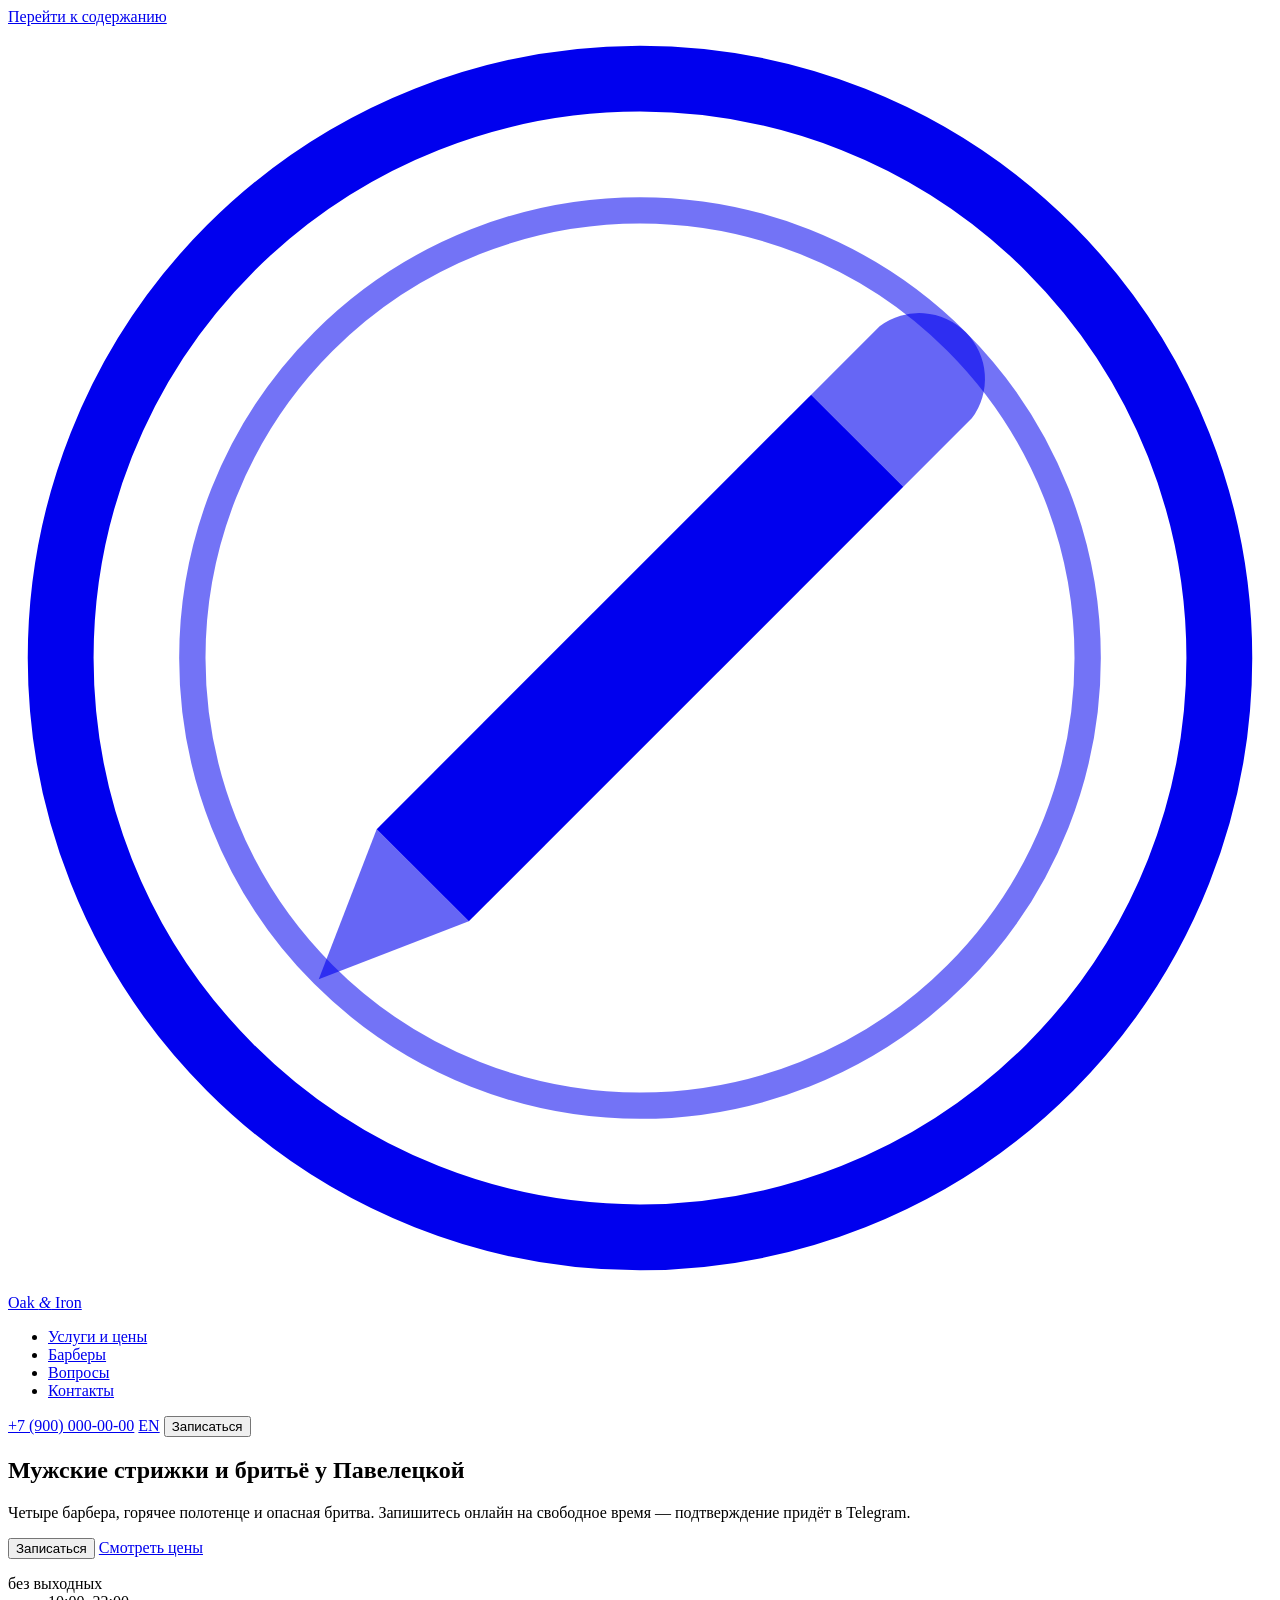
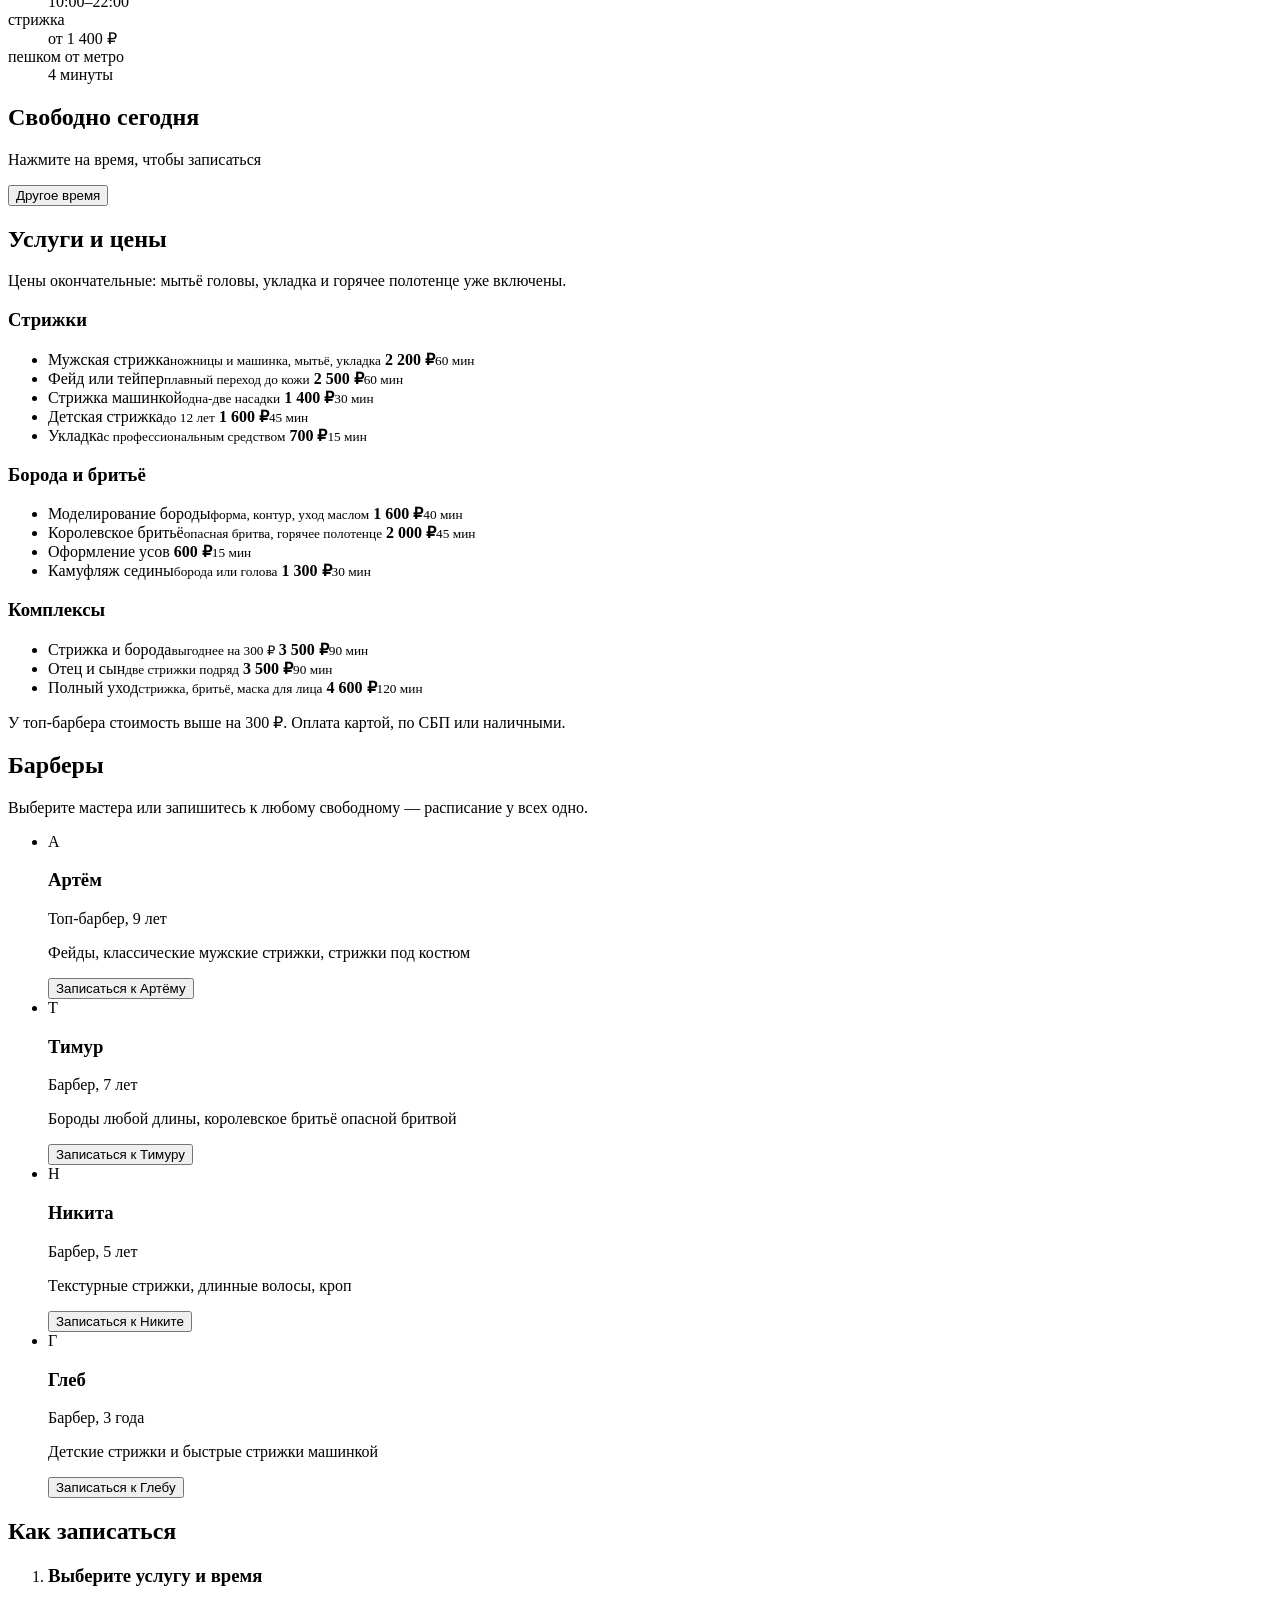
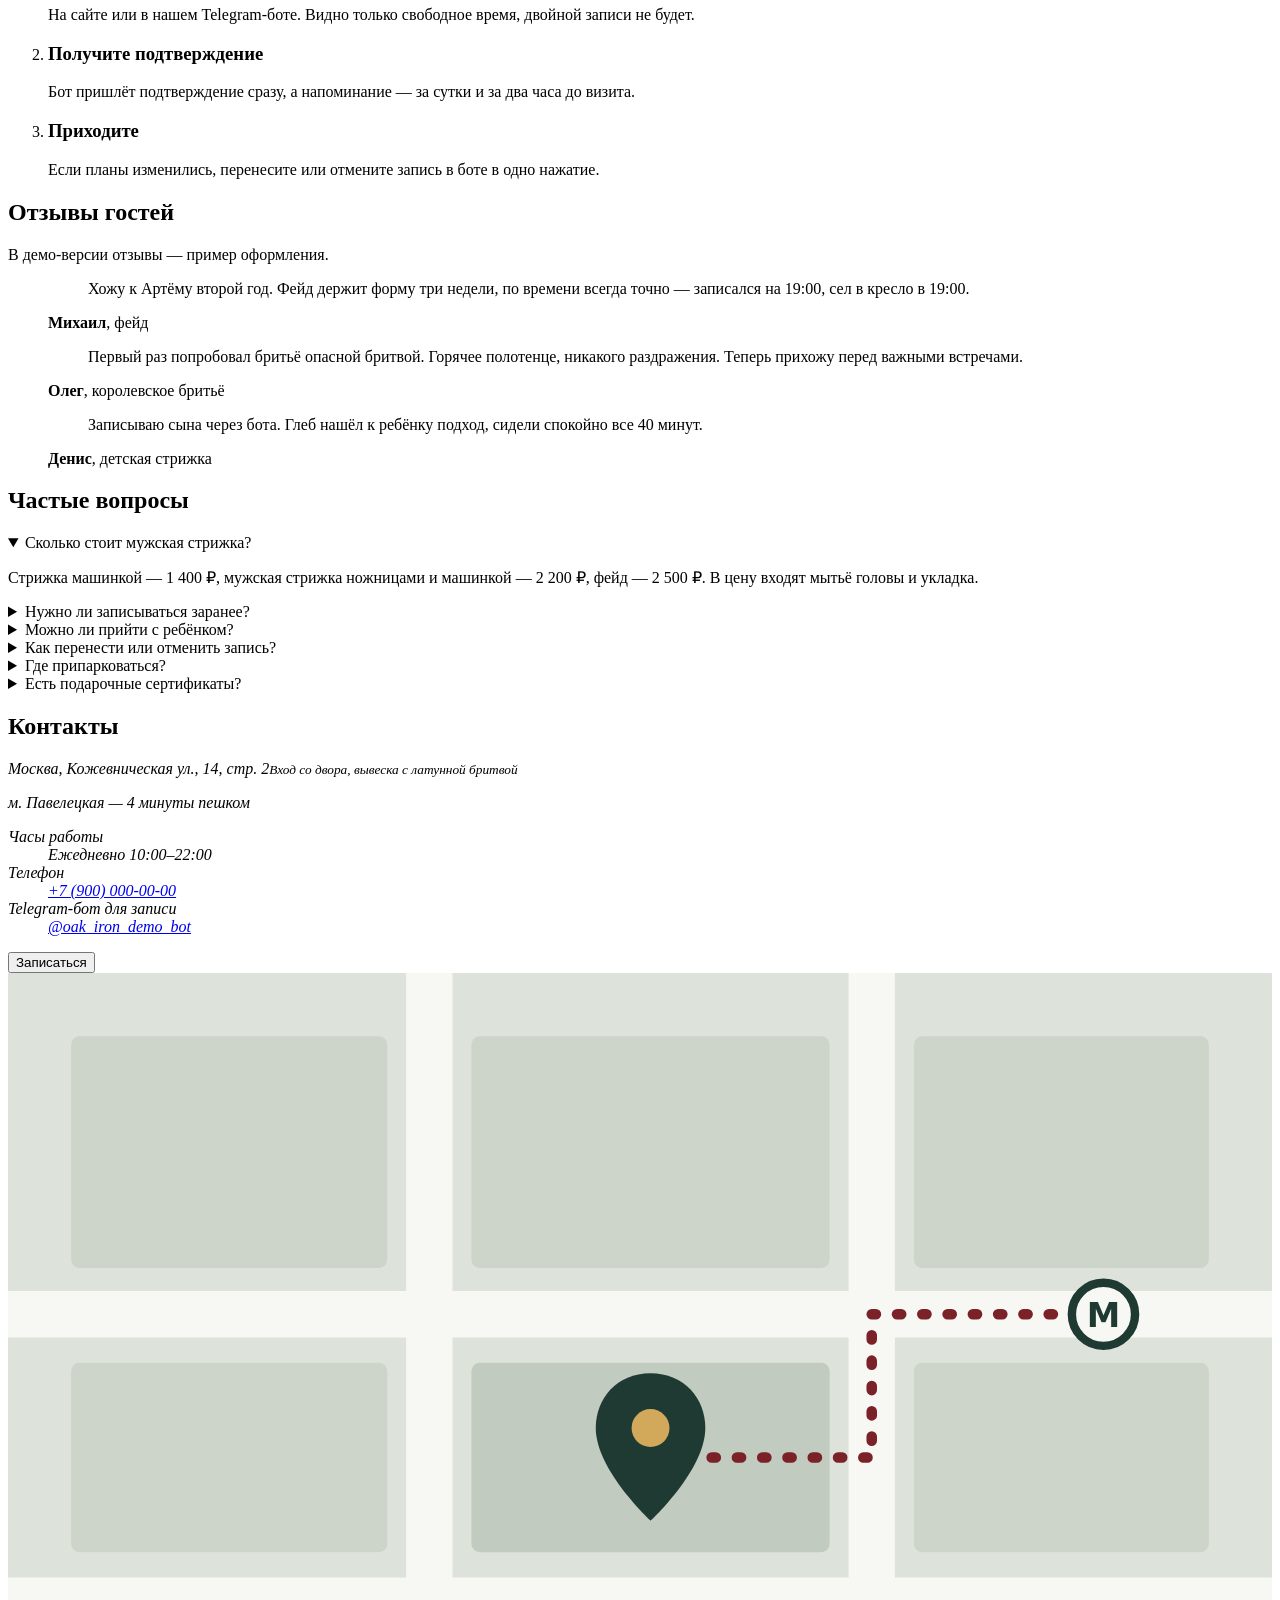
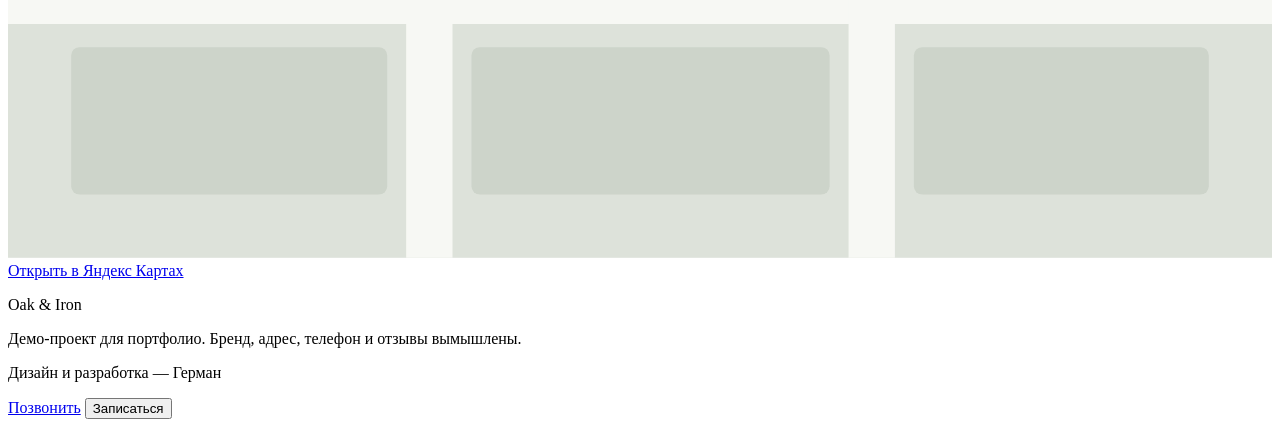
==== ru/index.html @ 910dde21 "Add files via upload" ====
<!DOCTYPE html>
<html lang="ru">
<head>
<meta charset="utf-8">
<meta name="viewport" content="width=device-width, initial-scale=1">
<title>Барбершоп Oak &amp; Iron у Павелецкой — мужские стрижки и бритьё в Москве</title>
<meta name="description" content="Мужские стрижки от 1 400 ₽, фейды, оформление бороды и королевское бритьё опасной бритвой. Барбершоп у метро Павелецкая, ежедневно 10:00–22:00. Онлайн-запись за минуту.">
<link rel="canonical" href="https://kislxta.github.io/oak-iron-barbershop/ru/">
<meta name="robots" content="index, follow, max-image-preview:large">
<meta name="theme-color" content="#1E3A32">
<meta name="format-detection" content="telephone=no">



<meta property="og:type" content="website">
<meta property="og:locale" content="ru_RU">
<meta property="og:site_name" content="Барбершоп Oak &amp; Iron">
<meta property="og:title" content="Барбершоп Oak &amp; Iron — стрижки и бритьё у Павелецкой">
<meta property="og:description" content="Фейды, классика, бороды и бритьё опасной бритвой. Онлайн-запись на свободное время.">
<meta property="og:url" content="https://kislxta.github.io/oak-iron-barbershop/ru/">
<meta property="og:image" content="https://kislxta.github.io/oak-iron-barbershop/assets/og-ru.png">
<meta property="og:image:width" content="1200">
<meta property="og:image:height" content="630">
<meta name="twitter:card" content="summary_large_image">
<link rel="icon" href="../assets/favicon.svg" type="image/svg+xml">
<link rel="apple-touch-icon" href="../assets/apple-touch-icon.png">
<link rel="stylesheet" href="../assets/style.css">
<script type="application/ld+json">{
 "@context": "https://schema.org",
 "@type": "HairSalon",
 "@id": "https://kislxta.github.io/oak-iron-barbershop/ru/#business",
 "name": "Барбершоп Oak & Iron",
 "description": "Мужские стрижки от 1 400 ₽, фейды, оформление бороды и королевское бритьё опасной бритвой. Барбершоп у метро Павелецкая, ежедневно 10:00–22:00. Онлайн-запись за минуту.",
 "url": "https://kislxta.github.io/oak-iron-barbershop/ru/",
 "image": "https://kislxta.github.io/oak-iron-barbershop/assets/og-ru.png",
 "logo": "https://kislxta.github.io/oak-iron-barbershop/assets/apple-touch-icon.png",
 "telephone": "+79000000000",
 "priceRange": "₽₽",
 "currenciesAccepted": "RUB",
 "paymentAccepted": "Банковская карта, СБП, наличные",
 "areaServed": "Москва",
 "address": {
  "@type": "PostalAddress",
  "streetAddress": "Кожевническая ул., 14, стр. 2",
  "addressLocality": "Москва",
  "addressRegion": "Москва",
  "postalCode": "115114",
  "addressCountry": "RU"
 },
 "geo": {
  "@type": "GeoCoordinates",
  "latitude": 55.7296,
  "longitude": 37.6461
 },
 "openingHoursSpecification": [
  {
   "@type": "OpeningHoursSpecification",
   "dayOfWeek": [
    "Monday",
    "Tuesday",
    "Wednesday",
    "Thursday",
    "Friday",
    "Saturday",
    "Sunday"
   ],
   "opens": "10:00",
   "closes": "22:00"
  }
 ],
 "hasOfferCatalog": {
  "@type": "OfferCatalog",
  "name": "Услуги и цены",
  "itemListElement": [
   {
    "@type": "Offer",
    "price": "2200",
    "priceCurrency": "RUB",
    "itemOffered": {
     "@type": "Service",
     "name": "Мужская стрижка",
     "description": "ножницы и машинка, мытьё, укладка"
    }
   },
   {
    "@type": "Offer",
    "price": "2500",
    "priceCurrency": "RUB",
    "itemOffered": {
     "@type": "Service",
     "name": "Фейд или тейпер",
     "description": "плавный переход до кожи"
    }
   },
   {
    "@type": "Offer",
    "price": "1400",
    "priceCurrency": "RUB",
    "itemOffered": {
     "@type": "Service",
     "name": "Стрижка машинкой",
     "description": "одна-две насадки"
    }
   },
   {
    "@type": "Offer",
    "price": "1600",
    "priceCurrency": "RUB",
    "itemOffered": {
     "@type": "Service",
     "name": "Детская стрижка",
     "description": "до 12 лет"
    }
   },
   {
    "@type": "Offer",
    "price": "700",
    "priceCurrency": "RUB",
    "itemOffered": {
     "@type": "Service",
     "name": "Укладка",
     "description": "с профессиональным средством"
    }
   },
   {
    "@type": "Offer",
    "price": "1600",
    "priceCurrency": "RUB",
    "itemOffered": {
     "@type": "Service",
     "name": "Моделирование бороды",
     "description": "форма, контур, уход маслом"
    }
   },
   {
    "@type": "Offer",
    "price": "2000",
    "priceCurrency": "RUB",
    "itemOffered": {
     "@type": "Service",
     "name": "Королевское бритьё",
     "description": "опасная бритва, горячее полотенце"
    }
   },
   {
    "@type": "Offer",
    "price": "600",
    "priceCurrency": "RUB",
    "itemOffered": {
     "@type": "Service",
     "name": "Оформление усов",
     "description": "Борода и бритьё"
    }
   },
   {
    "@type": "Offer",
    "price": "1300",
    "priceCurrency": "RUB",
    "itemOffered": {
     "@type": "Service",
     "name": "Камуфляж седины",
     "description": "борода или голова"
    }
   },
   {
    "@type": "Offer",
    "price": "3500",
    "priceCurrency": "RUB",
    "itemOffered": {
     "@type": "Service",
     "name": "Стрижка и борода",
     "description": "выгоднее на 300 ₽"
    }
   },
   {
    "@type": "Offer",
    "price": "3500",
    "priceCurrency": "RUB",
    "itemOffered": {
     "@type": "Service",
     "name": "Отец и сын",
     "description": "две стрижки подряд"
    }
   },
   {
    "@type": "Offer",
    "price": "4600",
    "priceCurrency": "RUB",
    "itemOffered": {
     "@type": "Service",
     "name": "Полный уход",
     "description": "стрижка, бритьё, маска для лица"
    }
   }
  ]
 }
}</script>
<script type="application/ld+json">{
 "@context": "https://schema.org",
 "@type": "FAQPage",
 "mainEntity": [
  {
   "@type": "Question",
   "name": "Сколько стоит мужская стрижка?",
   "acceptedAnswer": {
    "@type": "Answer",
    "text": "Стрижка машинкой — 1 400 ₽, мужская стрижка ножницами и машинкой — 2 200 ₽, фейд — 2 500 ₽. В цену входят мытьё головы и укладка."
   }
  },
  {
   "@type": "Question",
   "name": "Нужно ли записываться заранее?",
   "acceptedAnswer": {
    "@type": "Answer",
    "text": "Лучше записаться онлайн: так вы точно попадёте к нужному мастеру. Если есть свободное окно, примем и без записи."
   }
  },
  {
   "@type": "Question",
   "name": "Можно ли прийти с ребёнком?",
   "acceptedAnswer": {
    "@type": "Answer",
    "text": "Да, детская стрижка до 12 лет стоит 1 600 ₽. Есть комплекс «Отец и сын» — две стрижки подряд за 3 500 ₽."
   }
  },
  {
   "@type": "Question",
   "name": "Как перенести или отменить запись?",
   "acceptedAnswer": {
    "@type": "Answer",
    "text": "В Telegram-боте нажмите «Мои записи» и выберите «Перенести» или «Отменить». Можно и по телефону."
   }
  },
  {
   "@type": "Question",
   "name": "Где припарковаться?",
   "acceptedAnswer": {
    "@type": "Answer",
    "text": "Платная городская парковка на Кожевнической улице, вход в барбершоп со двора. От метро Павелецкая — 4 минуты пешком."
   }
  },
  {
   "@type": "Question",
   "name": "Есть подарочные сертификаты?",
   "acceptedAnswer": {
    "@type": "Answer",
    "text": "Да, на любую сумму от 2 000 ₽ или на конкретную услугу. Оформим в барбершопе или пришлём электронный сертификат."
   }
  }
 ]
}</script>
</head>
<body>
<a class="skip" href="#main">Перейти к содержанию</a>
<div class="pole" aria-hidden="true"></div>

<header class="header">
  <div class="wrap header__row">
    <a class="logo" href="./" aria-label="Барбершоп Oak &amp; Iron">
      <svg class="logo__mark" viewBox="0 0 48 48" aria-hidden="true"><use href="#mark"/></svg>
      <span class="logo__text">Oak <i>&amp;</i> Iron</span>
    </a>
    <nav class="nav" aria-label="Main">
      <ul>
        <li><a href="#services">Услуги и цены</a></li><li><a href="#barbers">Барберы</a></li><li><a href="#faq">Вопросы</a></li><li><a href="#contacts">Контакты</a></li>
      </ul>
    </nav>
    <div class="header__actions">
      <a class="header__phone" href="tel:+79000000000">+7 (900) 000-00-00</a>
      <a class="lang" href="../en/" title="Демо этого сайта для рынка США (Бруклин)" hreflang="en">EN</a>
      <button class="btn btn--brass" type="button" data-book>Записаться</button>
    </div>
  </div>
</header>

<main id="main">
  <section class="hero" aria-labelledby="hero-title">
    <div class="wrap hero__grid">
      <div class="hero__copy">
        <h1 id="hero-title">Мужские стрижки и бритьё у Павелецкой</h1>
        <p class="hero__lead">Четыре барбера, горячее полотенце и опасная бритва. Запишитесь онлайн на свободное время — подтверждение придёт в Telegram.</p>
        <div class="hero__cta">
          <button class="btn btn--brass btn--lg" type="button" data-book>Записаться</button>
          <a class="btn btn--ghost btn--lg" href="#services">Смотреть цены</a>
        </div>
        <dl class="facts">
          <div><dt>без выходных</dt><dd>10:00–22:00</dd></div><div><dt>стрижка</dt><dd>от 1 400 ₽</dd></div><div><dt>пешком от метро</dt><dd>4 минуты</dd></div>
        </dl>
      </div>
      <aside class="slots" aria-labelledby="slots-title">
        <div class="slots__plate">
          <h2 class="slots__title" id="slots-title" data-slots-title>Свободно сегодня</h2>
          <p class="slots__date" data-slots-date></p>
          <ul class="slots__list" data-slots-list></ul>
          <p class="slots__note">Нажмите на время, чтобы записаться</p>
          <button class="slots__more" type="button" data-book>Другое время</button>
        </div>
      </aside>
    </div>
  </section>

  <section class="board" id="services" aria-labelledby="services-title">
    <div class="wrap">
      <div class="section-head section-head--light">
        <h2 id="services-title">Услуги и цены</h2>
        <p>Цены окончательные: мытьё головы, укладка и горячее полотенце уже включены.</p>
      </div>
      <div class="board__frame">
        
        <div class="board__group">
          <h3>Стрижки</h3>
          <ul>
            
            <li class="price">
              <span class="price__name">Мужская стрижка<small>ножницы и машинка, мытьё, укладка</small></span>
              <span class="price__dots" aria-hidden="true"></span>
              <span class="price__value"><b>2 200 ₽</b><small>60 мин</small></span>
            </li>
            
            <li class="price">
              <span class="price__name">Фейд или тейпер<small>плавный переход до кожи</small></span>
              <span class="price__dots" aria-hidden="true"></span>
              <span class="price__value"><b>2 500 ₽</b><small>60 мин</small></span>
            </li>
            
            <li class="price">
              <span class="price__name">Стрижка машинкой<small>одна-две насадки</small></span>
              <span class="price__dots" aria-hidden="true"></span>
              <span class="price__value"><b>1 400 ₽</b><small>30 мин</small></span>
            </li>
            
            <li class="price">
              <span class="price__name">Детская стрижка<small>до 12 лет</small></span>
              <span class="price__dots" aria-hidden="true"></span>
              <span class="price__value"><b>1 600 ₽</b><small>45 мин</small></span>
            </li>
            
            <li class="price">
              <span class="price__name">Укладка<small>с профессиональным средством</small></span>
              <span class="price__dots" aria-hidden="true"></span>
              <span class="price__value"><b>700 ₽</b><small>15 мин</small></span>
            </li>
            
          </ul>
        </div>
        
        <div class="board__group">
          <h3>Борода и бритьё</h3>
          <ul>
            
            <li class="price">
              <span class="price__name">Моделирование бороды<small>форма, контур, уход маслом</small></span>
              <span class="price__dots" aria-hidden="true"></span>
              <span class="price__value"><b>1 600 ₽</b><small>40 мин</small></span>
            </li>
            
            <li class="price">
              <span class="price__name">Королевское бритьё<small>опасная бритва, горячее полотенце</small></span>
              <span class="price__dots" aria-hidden="true"></span>
              <span class="price__value"><b>2 000 ₽</b><small>45 мин</small></span>
            </li>
            
            <li class="price">
              <span class="price__name">Оформление усов</span>
              <span class="price__dots" aria-hidden="true"></span>
              <span class="price__value"><b>600 ₽</b><small>15 мин</small></span>
            </li>
            
            <li class="price">
              <span class="price__name">Камуфляж седины<small>борода или голова</small></span>
              <span class="price__dots" aria-hidden="true"></span>
              <span class="price__value"><b>1 300 ₽</b><small>30 мин</small></span>
            </li>
            
          </ul>
        </div>
        
        <div class="board__group">
          <h3>Комплексы</h3>
          <ul>
            
            <li class="price">
              <span class="price__name">Стрижка и борода<small>выгоднее на 300 ₽</small></span>
              <span class="price__dots" aria-hidden="true"></span>
              <span class="price__value"><b>3 500 ₽</b><small>90 мин</small></span>
            </li>
            
            <li class="price">
              <span class="price__name">Отец и сын<small>две стрижки подряд</small></span>
              <span class="price__dots" aria-hidden="true"></span>
              <span class="price__value"><b>3 500 ₽</b><small>90 мин</small></span>
            </li>
            
            <li class="price">
              <span class="price__name">Полный уход<small>стрижка, бритьё, маска для лица</small></span>
              <span class="price__dots" aria-hidden="true"></span>
              <span class="price__value"><b>4 600 ₽</b><small>120 мин</small></span>
            </li>
            
          </ul>
        </div>
        
      </div>
      <p class="board__note">У топ-барбера стоимость выше на 300 ₽. Оплата картой, по СБП или наличными.</p>
    </div>
  </section>

  <section class="barbers" id="barbers" aria-labelledby="barbers-title">
    <div class="wrap">
      <div class="section-head">
        <h2 id="barbers-title">Барберы</h2>
        <p>Выберите мастера или запишитесь к любому свободному — расписание у всех одно.</p>
      </div>
      <ul class="barbers__list">
        
        <li class="barber">
          <div class="barber__mono" aria-hidden="true">А</div>
          <h3 class="barber__name">Артём</h3>
          <p class="barber__role">Топ-барбер, 9 лет</p>
          <p class="barber__skills">Фейды, классические мужские стрижки, стрижки под костюм</p>
          <button class="barber__btn" type="button" data-book data-barber="Артём">Записаться к Артёму</button>
        </li>
        
        <li class="barber">
          <div class="barber__mono" aria-hidden="true">Т</div>
          <h3 class="barber__name">Тимур</h3>
          <p class="barber__role">Барбер, 7 лет</p>
          <p class="barber__skills">Бороды любой длины, королевское бритьё опасной бритвой</p>
          <button class="barber__btn" type="button" data-book data-barber="Тимур">Записаться к Тимуру</button>
        </li>
        
        <li class="barber">
          <div class="barber__mono" aria-hidden="true">Н</div>
          <h3 class="barber__name">Никита</h3>
          <p class="barber__role">Барбер, 5 лет</p>
          <p class="barber__skills">Текстурные стрижки, длинные волосы, кроп</p>
          <button class="barber__btn" type="button" data-book data-barber="Никита">Записаться к Никите</button>
        </li>
        
        <li class="barber">
          <div class="barber__mono" aria-hidden="true">Г</div>
          <h3 class="barber__name">Глеб</h3>
          <p class="barber__role">Барбер, 3 года</p>
          <p class="barber__skills">Детские стрижки и быстрые стрижки машинкой</p>
          <button class="barber__btn" type="button" data-book data-barber="Глеб">Записаться к Глебу</button>
        </li>
        
      </ul>
    </div>
  </section>

  <section class="steps" aria-labelledby="steps-title">
    <div class="wrap">
      <h2 id="steps-title">Как записаться</h2>
      <ol class="steps__list">
        <li><h3>Выберите услугу и время</h3><p>На сайте или в нашем Telegram-боте. Видно только свободное время, двойной записи не будет.</p></li><li><h3>Получите подтверждение</h3><p>Бот пришлёт подтверждение сразу, а напоминание — за сутки и за два часа до визита.</p></li><li><h3>Приходите</h3><p>Если планы изменились, перенесите или отмените запись в боте в одно нажатие.</p></li>
      </ol>
    </div>
  </section>

  <section class="reviews" aria-labelledby="reviews-title">
    <div class="wrap">
      <div class="section-head">
        <h2 id="reviews-title">Отзывы гостей</h2>
        <p>В демо-версии отзывы — пример оформления.</p>
      </div>
      <div class="reviews__list">
        
        <figure class="review">
          <blockquote><p>Хожу к Артёму второй год. Фейд держит форму три недели, по времени всегда точно — записался на 19:00, сел в кресло в 19:00.</p></blockquote>
          <figcaption><b>Михаил</b>, фейд</figcaption>
        </figure>
        
        <figure class="review">
          <blockquote><p>Первый раз попробовал бритьё опасной бритвой. Горячее полотенце, никакого раздражения. Теперь прихожу перед важными встречами.</p></blockquote>
          <figcaption><b>Олег</b>, королевское бритьё</figcaption>
        </figure>
        
        <figure class="review">
          <blockquote><p>Записываю сына через бота. Глеб нашёл к ребёнку подход, сидели спокойно все 40 минут.</p></blockquote>
          <figcaption><b>Денис</b>, детская стрижка</figcaption>
        </figure>
        
      </div>
    </div>
  </section>

  <section class="faq" id="faq" aria-labelledby="faq-title">
    <div class="wrap faq__grid">
      <h2 id="faq-title">Частые вопросы</h2>
      <div class="faq__list">
        
        <details open>
          <summary>Сколько стоит мужская стрижка?</summary>
          <p>Стрижка машинкой — 1 400 ₽, мужская стрижка ножницами и машинкой — 2 200 ₽, фейд — 2 500 ₽. В цену входят мытьё головы и укладка.</p>
        </details>
        
        <details>
          <summary>Нужно ли записываться заранее?</summary>
          <p>Лучше записаться онлайн: так вы точно попадёте к нужному мастеру. Если есть свободное окно, примем и без записи.</p>
        </details>
        
        <details>
          <summary>Можно ли прийти с ребёнком?</summary>
          <p>Да, детская стрижка до 12 лет стоит 1 600 ₽. Есть комплекс «Отец и сын» — две стрижки подряд за 3 500 ₽.</p>
        </details>
        
        <details>
          <summary>Как перенести или отменить запись?</summary>
          <p>В Telegram-боте нажмите «Мои записи» и выберите «Перенести» или «Отменить». Можно и по телефону.</p>
        </details>
        
        <details>
          <summary>Где припарковаться?</summary>
          <p>Платная городская парковка на Кожевнической улице, вход в барбершоп со двора. От метро Павелецкая — 4 минуты пешком.</p>
        </details>
        
        <details>
          <summary>Есть подарочные сертификаты?</summary>
          <p>Да, на любую сумму от 2 000 ₽ или на конкретную услугу. Оформим в барбершопе или пришлём электронный сертификат.</p>
        </details>
        
      </div>
    </div>
  </section>

  <section class="contacts" id="contacts" aria-labelledby="contacts-title">
    <div class="wrap contacts__grid">
      <div class="contacts__info">
        <h2 id="contacts-title">Контакты</h2>
        <address>
          <p class="contacts__address">Москва, Кожевническая ул., 14, стр. 2<small>Вход со двора, вывеска с латунной бритвой</small></p>
          <p>м. Павелецкая — 4 минуты пешком</p>
          <dl>
            <div><dt>Часы работы</dt><dd>Ежедневно 10:00–22:00</dd></div>
            <div><dt>Телефон</dt><dd><a href="tel:+79000000000">+7 (900) 000-00-00</a></dd></div>
            <div><dt>Telegram-бот для записи</dt><dd><a href="https://t.me/" data-tg-link rel="noopener">@oak_iron_demo_bot</a></dd></div>
          </dl>
        </address>
        <button class="btn btn--brass btn--lg" type="button" data-book>Записаться</button>
      </div>
      <a class="map" href="https://yandex.ru/maps/?text=Москва%2C%20Кожевническая%20улица%2C%2014" target="_blank" rel="noopener">
        <svg viewBox="0 0 600 420" role="img" aria-label="Схема проезда: барбершоп в 4 минутах от метро Павелецкая">
          <rect width="600" height="420" fill="#DDE2DA"/>
          <g fill="#CDD4CA"><rect x="30" y="30" width="150" height="110" rx="4"/><rect x="220" y="30" width="170" height="110" rx="4"/><rect x="430" y="30" width="140" height="110" rx="4"/><rect x="30" y="185" width="150" height="90" rx="4"/><rect x="430" y="185" width="140" height="90" rx="4"/><rect x="30" y="320" width="150" height="70" rx="4"/><rect x="220" y="320" width="170" height="70" rx="4"/><rect x="430" y="320" width="140" height="70" rx="4"/></g>
          <rect x="220" y="185" width="170" height="90" rx="4" fill="#C2CBBF"/>
          <g stroke="#F7F8F4" stroke-width="22" fill="none"><path d="M0 162H600"/><path d="M0 298H600"/><path d="M200 0V420"/><path d="M410 0V420"/></g>
          <path d="M520 162 H410 V230 H330" stroke="#7A2228" stroke-width="5" stroke-dasharray="2 10" stroke-linecap="round" fill="none"/>
          <circle cx="520" cy="162" r="15" fill="#F7F8F4" stroke="#1E3A32" stroke-width="4"/>
          <text x="520" y="168" text-anchor="middle" font-family="system-ui, sans-serif" font-size="16" font-weight="700" fill="#1E3A32">М</text>
          <g transform="translate(305 190)"><path d="M0 0C-16 0-26 12-26 26c0 20 26 44 26 44s26-24 26-44C26 12 16 0 0 0z" fill="#1E3A32"/><circle cy="26" r="9" fill="#D2A85A"/></g>
        </svg>
        <span class="map__link">Открыть в Яндекс Картах</span>
      </a>
    </div>
  </section>
</main>

<footer class="footer">
  <div class="wrap footer__row">
    <p class="footer__brand">Oak &amp; Iron</p>
    <p>Демо-проект для портфолио. Бренд, адрес, телефон и отзывы вымышлены.</p>
    <p>Дизайн и разработка — Герман</p>
  </div>
</footer>

<div class="mobile-bar">
  <a class="btn btn--ghost-dark" href="tel:+79000000000">Позвонить</a>
  <button class="btn btn--brass" type="button" data-book>Записаться</button>
</div>

<dialog class="booking" id="booking" aria-labelledby="booking-title">
  <form class="booking__form" novalidate data-booking-form>
    <div class="booking__head">
      <h2 id="booking-title">Онлайн-запись</h2>
      <button class="booking__close" type="button" data-close aria-label="Закрыть">×</button>
    </div>
    <div class="field">
      <label for="b-service">Услуга</label>
      <select id="b-service" name="service" required>
        <optgroup label="Стрижки"><option value="Мужская стрижка" data-duration="60">Мужская стрижка — 2 200 ₽</option><option value="Фейд или тейпер" data-duration="60">Фейд или тейпер — 2 500 ₽</option><option value="Стрижка машинкой" data-duration="30">Стрижка машинкой — 1 400 ₽</option><option value="Детская стрижка" data-duration="45">Детская стрижка — 1 600 ₽</option><option value="Укладка" data-duration="15">Укладка — 700 ₽</option></optgroup><optgroup label="Борода и бритьё"><option value="Моделирование бороды" data-duration="40">Моделирование бороды — 1 600 ₽</option><option value="Королевское бритьё" data-duration="45">Королевское бритьё — 2 000 ₽</option><option value="Оформление усов" data-duration="15">Оформление усов — 600 ₽</option><option value="Камуфляж седины" data-duration="30">Камуфляж седины — 1 300 ₽</option></optgroup><optgroup label="Комплексы"><option value="Стрижка и борода" data-duration="90">Стрижка и борода — 3 500 ₽</option><option value="Отец и сын" data-duration="90">Отец и сын — 3 500 ₽</option><option value="Полный уход" data-duration="120">Полный уход — 4 600 ₽</option></optgroup>
      </select>
    </div>
    <div class="field">
      <label for="b-barber">Барбер</label>
      <select id="b-barber" name="barber">
        <option value="">Любой свободный</option>
        <option value="Артём">Артём</option><option value="Тимур">Тимур</option><option value="Никита">Никита</option><option value="Глеб">Глеб</option>
      </select>
    </div>
    <div class="field-row">
      <div class="field">
        <label for="b-date">Дата</label>
        <input id="b-date" name="date" type="date" required>
      </div>
      <div class="field">
        <label for="b-time">Время</label>
        <select id="b-time" name="time" required></select>
      </div>
    </div>
    <div class="field">
      <label for="b-name">Имя</label>
      <input id="b-name" name="name" type="text" autocomplete="given-name" required maxlength="60">
      <p class="field__error" id="e-name"></p>
    </div>
    <div class="field">
      <label for="b-phone">Телефон</label>
      <input id="b-phone" name="phone" type="tel" inputmode="tel" autocomplete="tel" placeholder="+7 900 000-00-00" required>
      <p class="field__error" id="e-phone"></p>
    </div>
    <label class="check"><input type="checkbox" name="consent" required> <span>Согласен на обработку персональных данных</span></label>
    <p class="field__error" id="e-consent"></p>
    
    <input class="hp" type="text" name="company" tabindex="-1" autocomplete="off" aria-hidden="true">
    <button class="btn btn--brass btn--lg btn--wide" type="submit">Записаться</button>
    <p class="booking__or">или <a href="https://t.me/" data-tg-link rel="noopener">Записаться через Telegram</a></p>
  </form>
  <div class="booking__done" hidden data-booking-done>
    <svg viewBox="0 0 48 48" aria-hidden="true"><use href="#mark"/></svg>
    <h2>Вы записаны</h2>
    <p data-done-text></p>
    <button class="btn btn--brass btn--lg" type="button" data-close>Готово</button>
  </div>
</dialog>

<svg width="0" height="0" style="position:absolute" aria-hidden="true">
  <symbol id="mark" viewBox="0 0 48 48">
    <circle cx="24" cy="24" r="22" fill="none" stroke="currentColor" stroke-width="2.5"/>
    <circle cx="24" cy="24" r="17" fill="none" stroke="currentColor" stroke-width="1" opacity=".55"/>
    <path d="M14 30.5 30.5 14l3.5 3.5L17.5 34z" fill="currentColor"/>
    <path d="M30.5 14 34 17.5l2.6-2.6a2.5 2.5 0 0 0-3.5-3.5z" fill="currentColor" opacity=".6"/>
    <path d="M17.5 34 14 30.5l-2.2 5.7z" fill="currentColor" opacity=".6"/>
  </symbol>
</svg>

<script id="i18n" type="application/json">{"lang": "ru", "dateLocale": "ru-RU", "clock12": false, "hours": [[10, 22], [10, 22], [10, 22], [10, 22], [10, 22], [10, 22], [10, 22]], "slots": {"title": "Свободно сегодня", "tomorrow": "Свободно завтра", "note": "Нажмите на время, чтобы записаться", "more": "Другое время"}, "errors": {"required": "Заполните это поле", "phone": "Введите номер полностью: 11 цифр", "consent": "Нужно согласие на обработку данных"}, "doneText": "Ждём вас {date} в {time}. Это демо-версия: в рабочем сайте заявка сразу уходит администратору в Telegram, а клиенту приходит подтверждение.", "telegram": "", "metrikaId": null}</script>
<script src="../assets/main.js" defer></script>

</body>
</html>
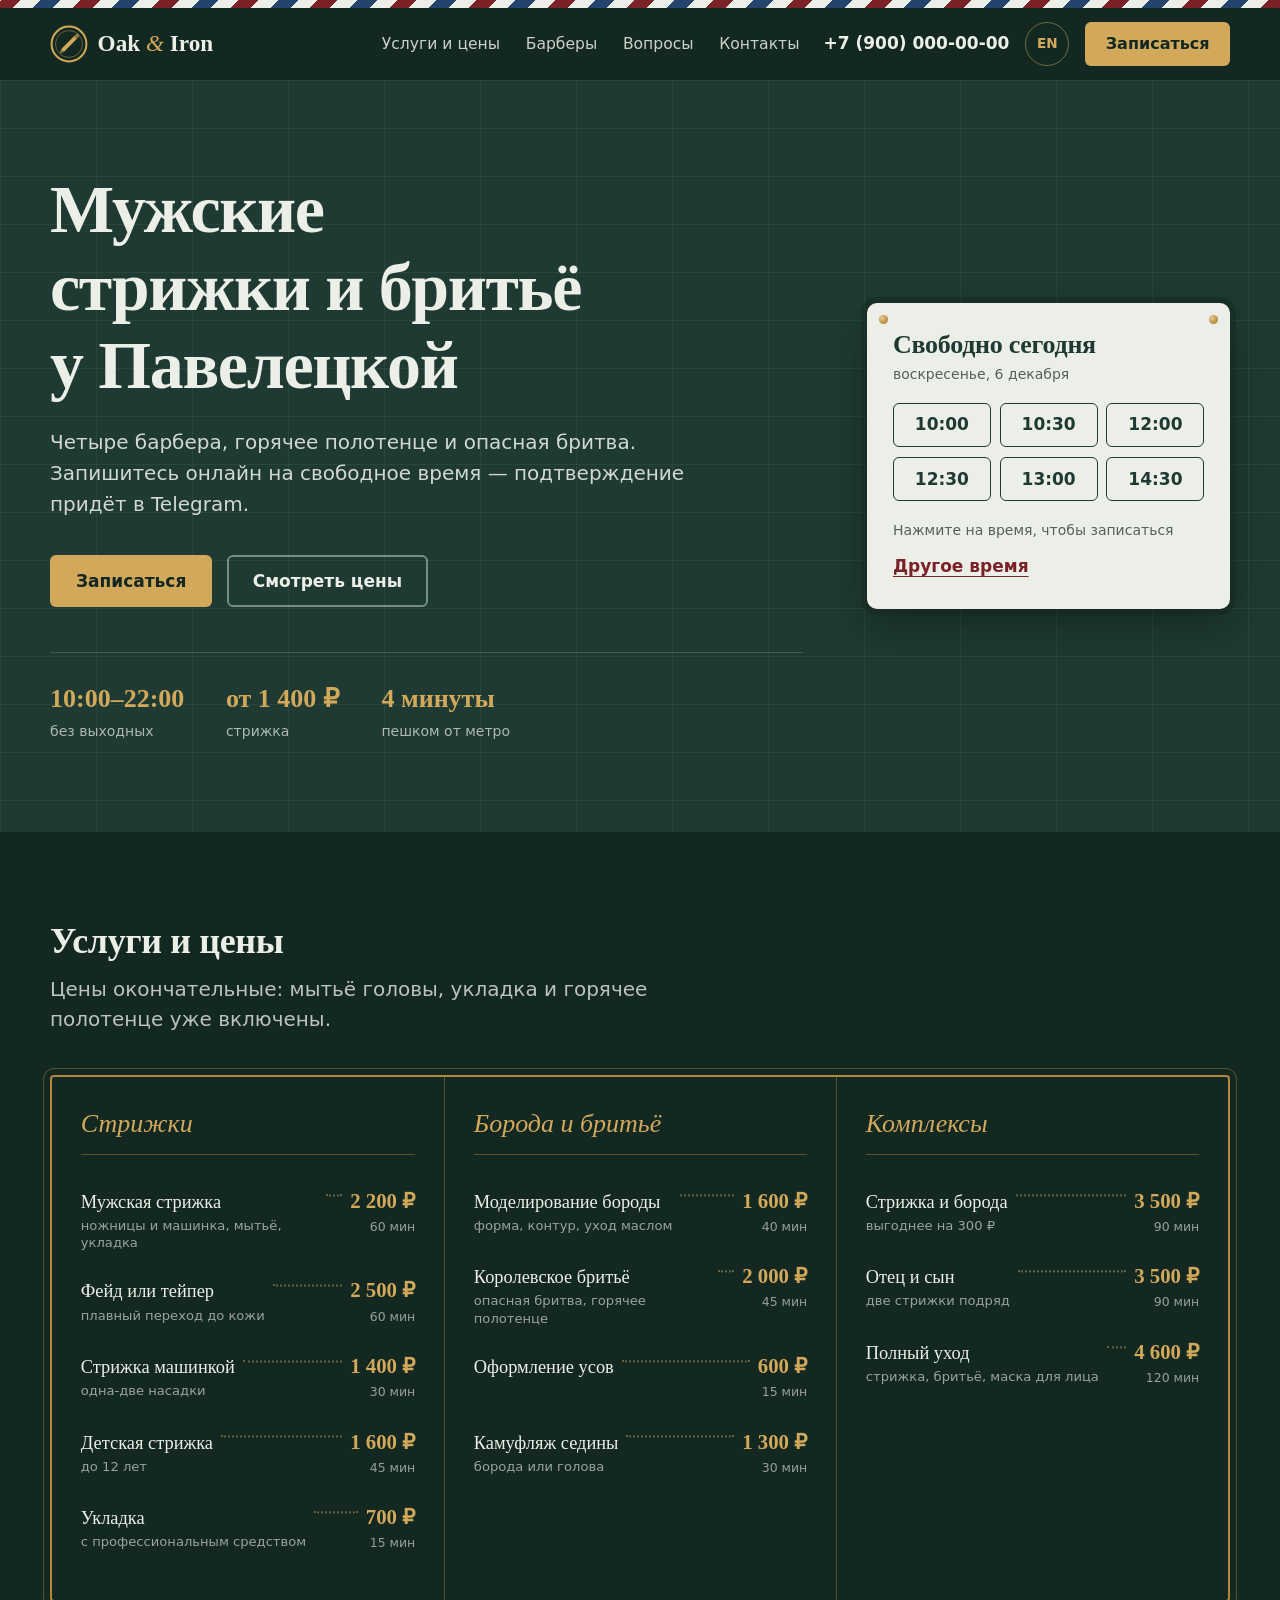
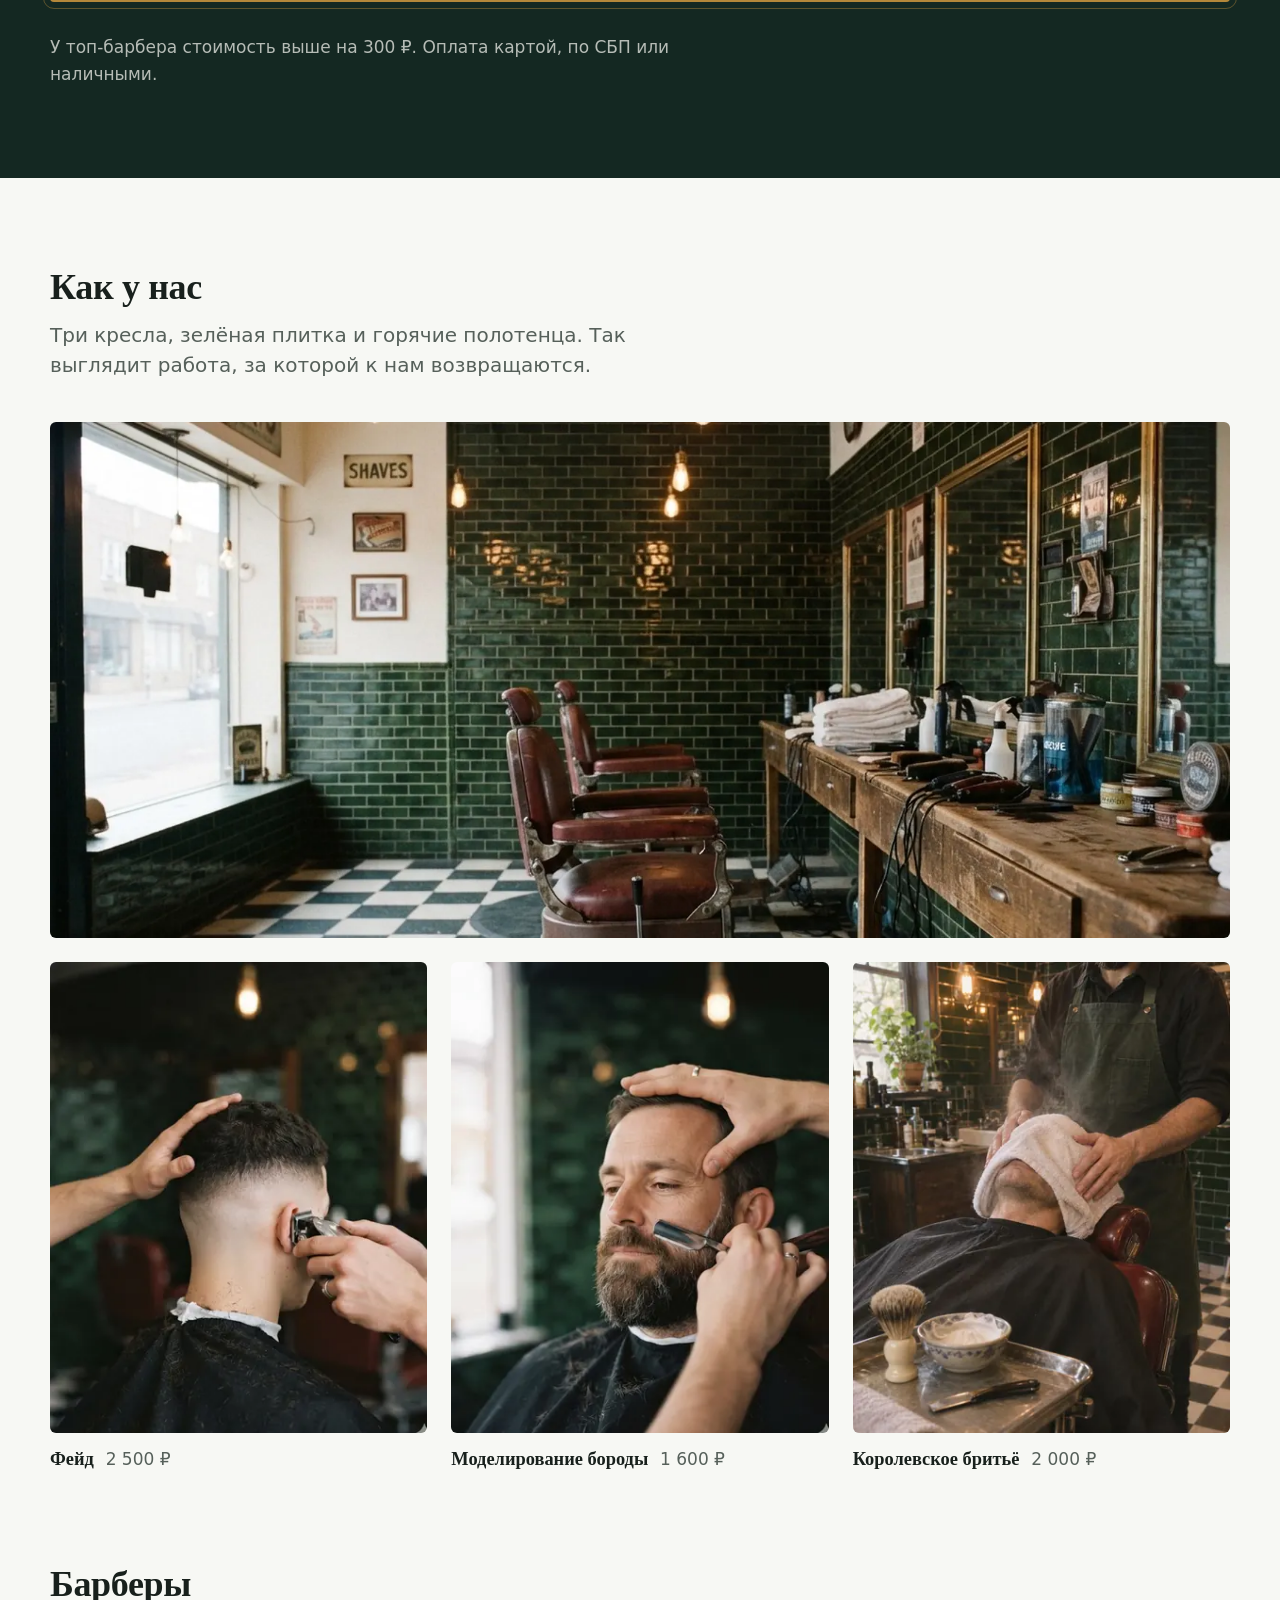
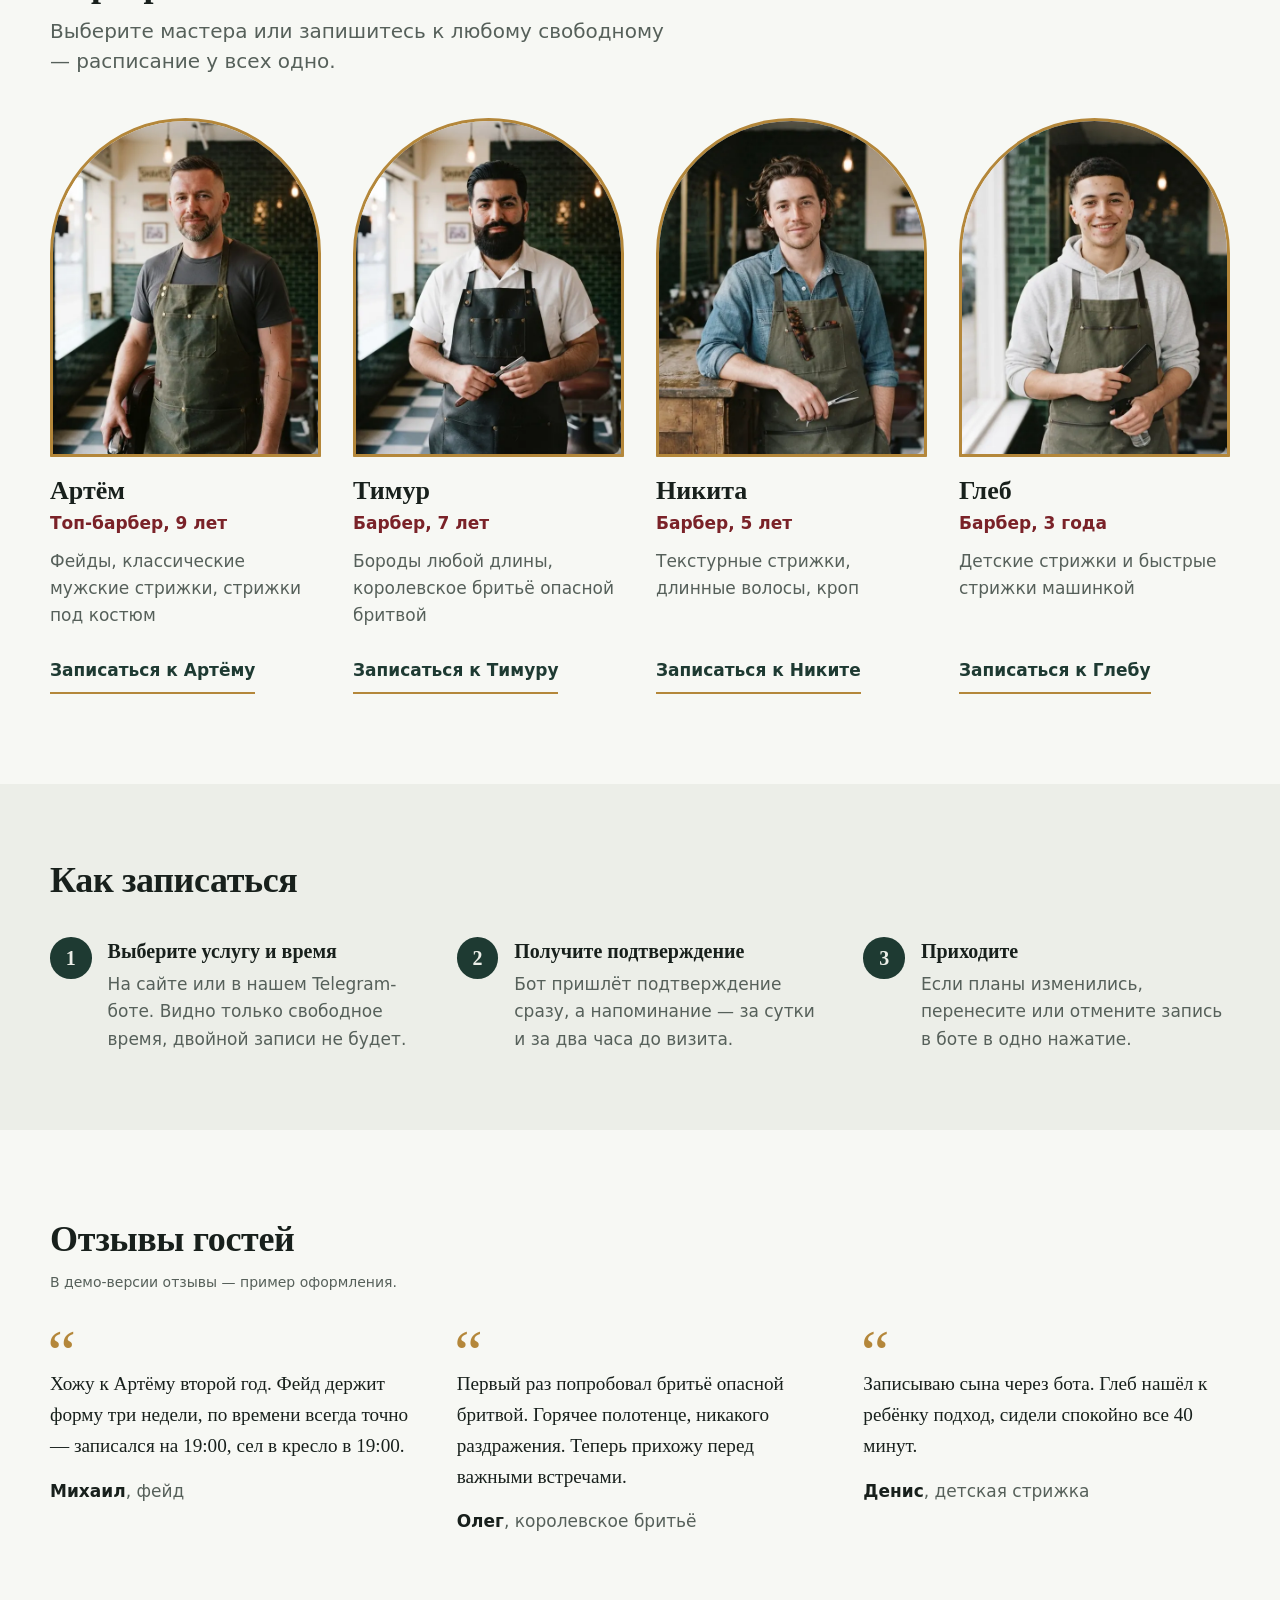
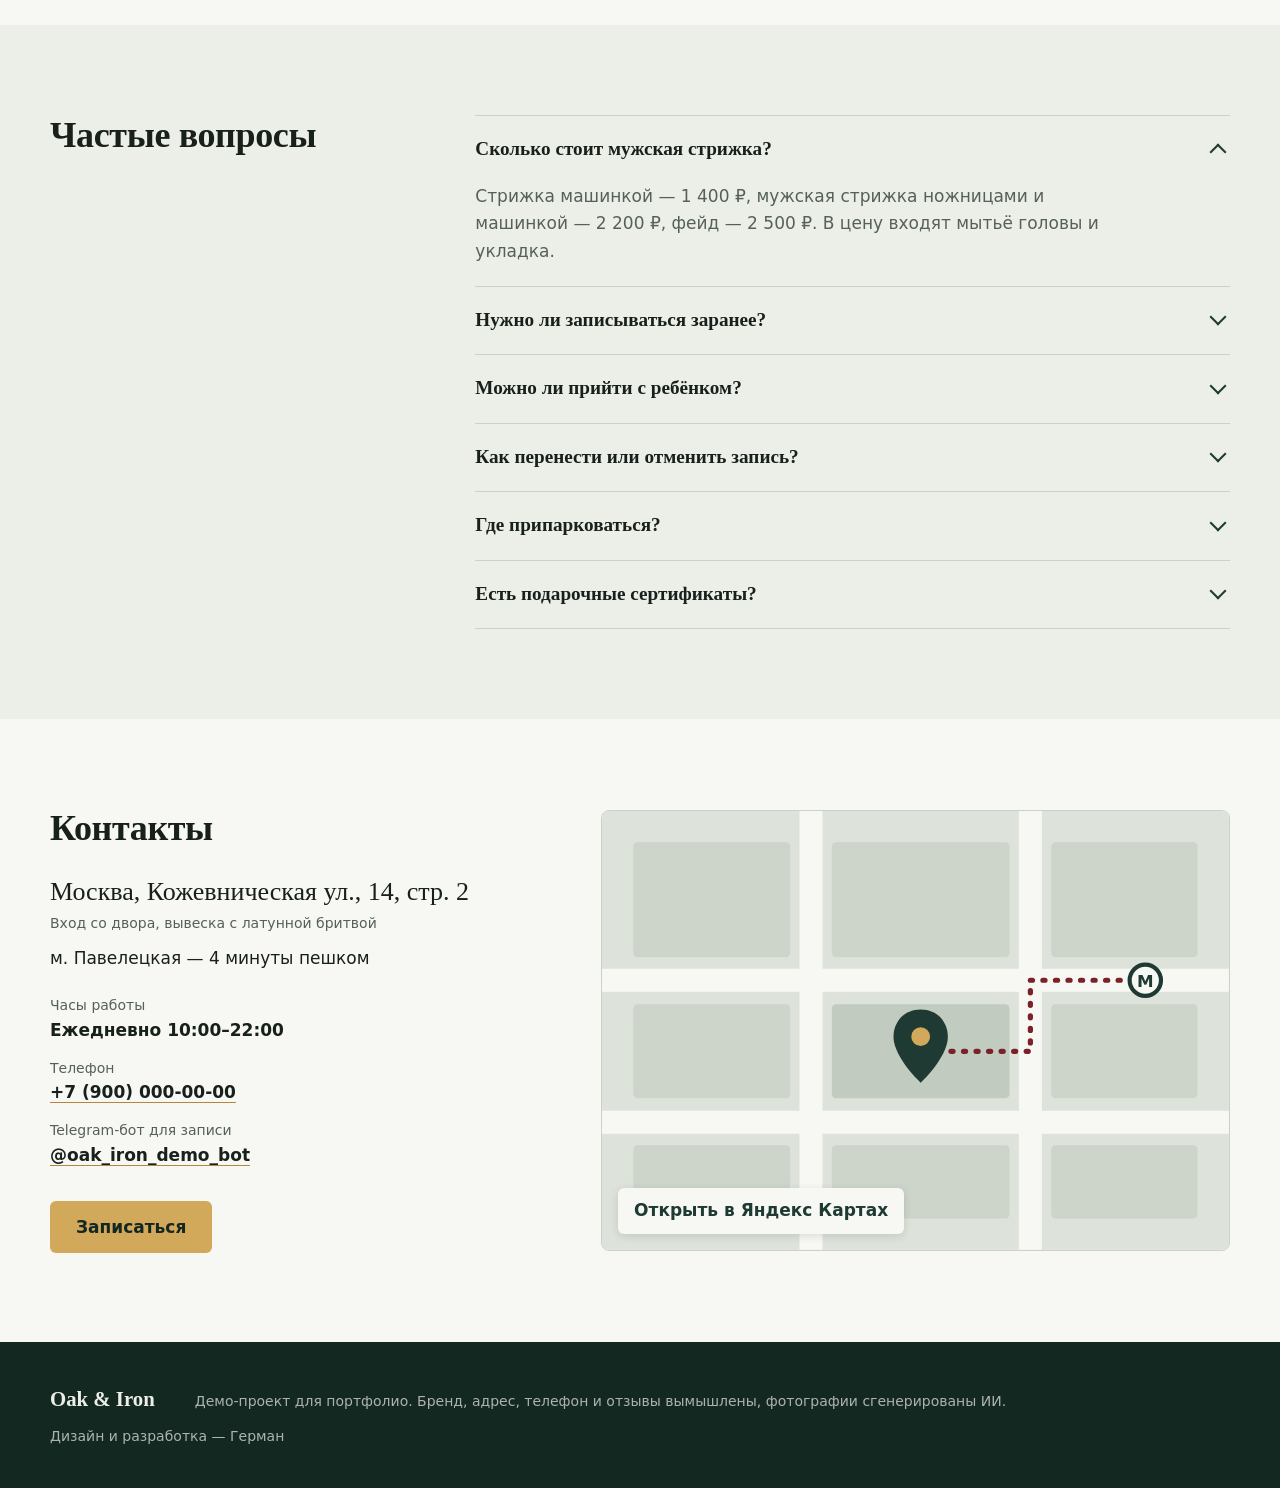
==== commit 240e67e3: "Add files via upload" ====
--- a/ru/index.html
+++ b/ru/index.html
@@ -277,7 +277,7 @@
   <section class="hero" aria-labelledby="hero-title">
     <div class="wrap hero__grid">
       <div class="hero__copy">
-        <h1 id="hero-title">Мужские стрижки и бритьё у Павелецкой</h1>
+        <h1 id="hero-title">Мужские стрижки и бритьё у Павелецкой</h1>
         <p class="hero__lead">Четыре барбера, горячее полотенце и опасная бритва. Запишитесь онлайн на свободное время — подтверждение придёт в Telegram.</p>
         <div class="hero__cta">
           <button class="btn btn--brass btn--lg" type="button" data-book>Записаться</button>
@@ -405,6 +405,40 @@
     </div>
   </section>
 
+  <section class="inside" aria-labelledby="inside-title">
+    <div class="wrap">
+      <div class="section-head">
+        <h2 id="inside-title">Как у нас</h2>
+        <p>Три кресла, зелёная плитка и горячие полотенца. Так выглядит работа, за которой к нам возвращаются.</p>
+      </div>
+      <img class="inside__wide" src="../assets/img/interior.webp" srcset="../assets/img/interior-800.webp 800w, ../assets/img/interior.webp 1600w" sizes="(max-width: 1220px) 100vw, 1180px" width="1600" height="700" loading="lazy" decoding="async" alt="Зал барбершопа: три кожаных кресла, зелёная плитка, зеркала в латунных рамах">
+      <ul class="inside__works">
+        
+        <li>
+          <figure>
+            <img src="../assets/img/work-fade.webp" srcset="../assets/img/work-fade-400.webp 400w, ../assets/img/work-fade.webp 800w" sizes="(max-width: 900px) 100vw, 380px" width="800" height="1000" loading="lazy" decoding="async" alt="Барбер делает фейд машинкой: плавный переход от кожи к коротким волосам">
+            <figcaption><b>Фейд</b> 2 500 ₽</figcaption>
+          </figure>
+        </li>
+        
+        <li>
+          <figure>
+            <img src="../assets/img/work-beard.webp" srcset="../assets/img/work-beard-400.webp 400w, ../assets/img/work-beard.webp 800w" sizes="(max-width: 900px) 100vw, 380px" width="800" height="1000" loading="lazy" decoding="async" alt="Барбер опасной бритвой выравнивает контур бороды клиента">
+            <figcaption><b>Моделирование бороды</b> 1 600 ₽</figcaption>
+          </figure>
+        </li>
+        
+        <li>
+          <figure>
+            <img src="../assets/img/work-shave.webp" srcset="../assets/img/work-shave-400.webp 400w, ../assets/img/work-shave.webp 800w" sizes="(max-width: 900px) 100vw, 380px" width="800" height="1000" loading="lazy" decoding="async" alt="Клиент в кресле с горячим полотенцем на лице перед бритьём">
+            <figcaption><b>Королевское бритьё</b> 2 000 ₽</figcaption>
+          </figure>
+        </li>
+        
+      </ul>
+    </div>
+  </section>
+
   <section class="barbers" id="barbers" aria-labelledby="barbers-title">
     <div class="wrap">
       <div class="section-head">
@@ -414,7 +448,7 @@
       <ul class="barbers__list">
         
         <li class="barber">
-          <div class="barber__mono" aria-hidden="true">А</div>
+          <div class="barber__photo"><img src="../assets/img/barber-1.webp" width="600" height="750" loading="lazy" decoding="async" alt="Артём, топ-барбер, у своего кресла с машинкой в руке"></div>
           <h3 class="barber__name">Артём</h3>
           <p class="barber__role">Топ-барбер, 9 лет</p>
           <p class="barber__skills">Фейды, классические мужские стрижки, стрижки под костюм</p>
@@ -422,7 +456,7 @@
         </li>
         
         <li class="barber">
-          <div class="barber__mono" aria-hidden="true">Т</div>
+          <div class="barber__photo"><img src="../assets/img/barber-2.webp" width="600" height="750" loading="lazy" decoding="async" alt="Тимур, барбер, с опасной бритвой"></div>
           <h3 class="barber__name">Тимур</h3>
           <p class="barber__role">Барбер, 7 лет</p>
           <p class="barber__skills">Бороды любой длины, королевское бритьё опасной бритвой</p>
@@ -430,7 +464,7 @@
         </li>
         
         <li class="barber">
-          <div class="barber__mono" aria-hidden="true">Н</div>
+          <div class="barber__photo"><img src="../assets/img/barber-3.webp" width="600" height="750" loading="lazy" decoding="async" alt="Никита, барбер, с ножницами у рабочего стола"></div>
           <h3 class="barber__name">Никита</h3>
           <p class="barber__role">Барбер, 5 лет</p>
           <p class="barber__skills">Текстурные стрижки, длинные волосы, кроп</p>
@@ -438,7 +472,7 @@
         </li>
         
         <li class="barber">
-          <div class="barber__mono" aria-hidden="true">Г</div>
+          <div class="barber__photo"><img src="../assets/img/barber-4.webp" width="600" height="750" loading="lazy" decoding="async" alt="Глеб, барбер, с расчёской и пульверизатором"></div>
           <h3 class="barber__name">Глеб</h3>
           <p class="barber__role">Барбер, 3 года</p>
           <p class="barber__skills">Детские стрижки и быстрые стрижки машинкой</p>
@@ -559,7 +593,7 @@
 <footer class="footer">
   <div class="wrap footer__row">
     <p class="footer__brand">Oak &amp; Iron</p>
-    <p>Демо-проект для портфолио. Бренд, адрес, телефон и отзывы вымышлены.</p>
+    <p>Демо-проект для портфолио. Бренд, адрес, телефон и отзывы вымышлены, фотографии сгенерированы ИИ.</p>
     <p>Дизайн и разработка — Герман</p>
   </div>
 </footer>
--- a/assets/style.css
+++ b/assets/style.css
@@ -0,0 +1,334 @@
+/* Oak & Iron — demo barbershop site
+   Palette: bottle-green tile, brass, oxblood leather, porcelain. */
+:root {
+  --tile: #1E3A32;
+  --tile-deep: #142822;
+  --tile-line: rgba(236, 238, 232, .06);
+  --porcelain: #ECEEE8;
+  --paper: #F7F8F4;
+  --brass: #B4873A;
+  --brass-light: #D2A85A;
+  --oxblood: #7A2228;
+  --ink: #18201C;
+  --muted: #56605A;
+  --rule: #CBD1C8;
+
+  --serif: "Palatino Linotype", Palatino, "Book Antiqua", "P052", "TeX Gyre Pagella", "URW Palladio L", Georgia, serif;
+  --sans: system-ui, -apple-system, "Segoe UI", Roboto, "Helvetica Neue", Arial, sans-serif;
+
+  --step--1: .875rem;
+  --step-0: 1.0625rem;
+  --step-1: 1.25rem;
+  --step-2: 1.625rem;
+  --step-3: 2.25rem;
+  --step-4: clamp(2.5rem, 5.4vw, 4.25rem);
+
+  --wrap: 1180px;
+  --radius: 6px;
+}
+
+*, *::before, *::after { box-sizing: border-box; }
+html { scroll-behavior: smooth; -webkit-text-size-adjust: 100%; }
+body {
+  margin: 0;
+  font: 400 var(--step-0)/1.6 var(--sans);
+  color: var(--ink);
+  background: var(--paper);
+}
+img, svg { display: block; max-width: 100%; }
+a { color: inherit; }
+h1, h2, h3 { font-family: var(--serif); font-weight: 700; line-height: 1.15; margin: 0; }
+h2 { font-size: var(--step-3); letter-spacing: -.01em; }
+h3 { font-size: var(--step-1); }
+p { margin: 0; }
+ul, ol { margin: 0; padding: 0; list-style: none; }
+button { font: inherit; cursor: pointer; }
+
+:focus-visible { outline: 3px solid var(--brass-light); outline-offset: 3px; }
+
+.wrap { width: min(100% - 2.5rem, var(--wrap)); margin-inline: auto; }
+
+.skip {
+  position: absolute; left: 1rem; top: -4rem; z-index: 100;
+  background: var(--ink); color: var(--paper); padding: .6rem 1rem; border-radius: var(--radius);
+}
+.skip:focus { top: 1rem; }
+
+/* The barber pole: the page's one decorative flourish */
+.pole {
+  height: 8px;
+  background: repeating-linear-gradient(-45deg,
+    var(--oxblood) 0 14px, var(--porcelain) 14px 28px, #24456B 28px 42px, var(--porcelain) 42px 56px);
+}
+
+/* Buttons */
+.btn {
+  display: inline-flex; align-items: center; justify-content: center;
+  gap: .5rem; min-height: 44px; padding: .55rem 1.15rem;
+  border: 2px solid transparent; border-radius: var(--radius);
+  font-weight: 600; font-size: 1rem; text-decoration: none; line-height: 1.2;
+  transition: background-color .15s, color .15s, border-color .15s;
+}
+.btn--lg { min-height: 52px; padding: .75rem 1.5rem; font-size: 1.0625rem; }
+.btn--wide { width: 100%; }
+.btn--brass { background: var(--brass-light); color: var(--tile-deep); }
+.btn--brass:hover { background: #E0BA70; }
+.btn--ghost { border-color: rgba(236, 238, 232, .45); color: var(--porcelain); }
+.btn--ghost:hover { border-color: var(--porcelain); background: rgba(236, 238, 232, .08); }
+.btn--ghost-dark { border-color: var(--tile); color: var(--tile); background: var(--paper); }
+
+/* Header */
+.header { background: var(--tile-deep); color: var(--porcelain); position: sticky; top: 0; z-index: 20; }
+.header__row { display: flex; align-items: center; gap: 1.5rem; min-height: 72px; }
+.logo { display: flex; align-items: center; gap: .6rem; text-decoration: none; color: var(--brass-light); }
+.logo__mark { width: 38px; height: 38px; }
+.logo__text { font-family: var(--serif); font-size: 1.45rem; font-weight: 700; color: var(--porcelain); white-space: nowrap; }
+.logo__text i { font-style: italic; font-weight: 400; color: var(--brass-light); }
+.nav { margin-left: auto; }
+.nav ul { display: flex; gap: 1.6rem; }
+.nav a { text-decoration: none; font-size: .975rem; color: rgba(236, 238, 232, .85); padding: .5rem 0; }
+.nav a:hover { color: #fff; text-decoration: underline; text-underline-offset: 6px; text-decoration-color: var(--brass-light); }
+.header__actions { display: flex; align-items: center; gap: 1rem; }
+.header__phone { text-decoration: none; font-weight: 600; white-space: nowrap; font-variant-numeric: tabular-nums; }
+.lang {
+  display: inline-grid; place-items: center; min-width: 44px; min-height: 44px;
+  font-size: .85rem; font-weight: 700; text-decoration: none; color: var(--brass-light);
+  border: 1px solid rgba(210, 168, 90, .5); border-radius: 50%;
+}
+.lang:hover { background: rgba(210, 168, 90, .12); }
+
+/* Hero — the green tiled wall */
+.hero {
+  background-color: var(--tile);
+  background-image:
+    linear-gradient(var(--tile-line) 1px, transparent 1px),
+    linear-gradient(90deg, var(--tile-line) 1px, transparent 1px);
+  background-size: 96px 48px;
+  color: var(--porcelain);
+  padding: clamp(3rem, 7vw, 6rem) 0 clamp(3.5rem, 7vw, 6rem);
+}
+.hero__grid { display: grid; grid-template-columns: minmax(0, 1.35fr) minmax(280px, .65fr); gap: clamp(2rem, 5vw, 4.5rem); align-items: center; }
+.hero h1 { font-size: var(--step-4); letter-spacing: -.02em; max-width: 17ch; text-wrap: balance; }
+.hero__lead { margin-top: 1.4rem; font-size: var(--step-1); line-height: 1.55; max-width: 34em; color: rgba(236, 238, 232, .88); }
+.hero__cta { display: flex; flex-wrap: wrap; gap: .9rem; margin-top: 2.2rem; }
+.facts { display: flex; flex-wrap: wrap; gap: 1rem 2.6rem; margin: 2.8rem 0 0; padding-top: 1.6rem; border-top: 1px solid rgba(236, 238, 232, .18); }
+.facts div { display: flex; flex-direction: column-reverse; }
+.facts dd { margin: 0; font-family: var(--serif); font-size: var(--step-2); font-weight: 700; color: var(--brass-light); font-variant-numeric: tabular-nums; }
+.facts dt { font-size: var(--step--1); color: rgba(236, 238, 232, .7); }
+
+/* Open-slots plate: looks like an enamel sign screwed to the tiles */
+.slots__plate {
+  position: relative;
+  background: var(--porcelain); color: var(--ink);
+  border-radius: 10px; padding: 1.7rem 1.6rem 1.4rem;
+  box-shadow: 0 0 0 6px rgba(20, 40, 34, .55), 0 18px 40px rgba(0, 0, 0, .28);
+}
+.slots__plate::before, .slots__plate::after {
+  content: ""; position: absolute; top: 12px; width: 9px; height: 9px; border-radius: 50%;
+  background: radial-gradient(circle at 35% 35%, #E6CB92, var(--brass) 70%);
+}
+.slots__plate::before { left: 12px; }
+.slots__plate::after { right: 12px; }
+.slots__title { font-size: var(--step-2); color: var(--tile); }
+.slots__date { margin-top: .2rem; color: var(--muted); font-size: var(--step--1); min-height: 1.4em; }
+.slots__list { display: grid; grid-template-columns: repeat(3, 1fr); gap: .55rem; margin-top: 1.1rem; min-height: 100px; }
+.slot {
+  width: 100%; min-height: 44px; border: 1.5px solid var(--tile); border-radius: var(--radius);
+  background: transparent; color: var(--tile); font-weight: 700; font-variant-numeric: tabular-nums;
+}
+.slot:hover { background: var(--tile); color: var(--porcelain); }
+.slots__note { margin-top: 1rem; font-size: var(--step--1); color: var(--muted); }
+.slots__more { margin-top: .35rem; padding: .4rem 0; background: none; border: 0; color: var(--oxblood); font-weight: 600; text-decoration: underline; text-underline-offset: 4px; }
+
+/* Sections */
+.section-head { display: grid; gap: .7rem; max-width: 40rem; margin-bottom: 2.6rem; }
+.section-head p { color: var(--muted); font-size: var(--step-1); line-height: 1.5; }
+.section-head--light p { color: rgba(236, 238, 232, .78); }
+
+/* Price board — the memorable element */
+.board { background: var(--tile-deep); color: var(--porcelain); padding: clamp(3.5rem, 7vw, 6rem) 0; }
+.board__frame {
+  display: grid; grid-template-columns: repeat(3, minmax(0, 1fr)); gap: 0;
+  border: 2px solid var(--brass); border-radius: 4px; position: relative;
+  outline: 1px solid rgba(180, 135, 58, .45); outline-offset: 6px;
+}
+.board__group { padding: 2rem 1.8rem 2.2rem; }
+.board__group + .board__group { border-left: 1px solid rgba(180, 135, 58, .45); }
+.board__group h3 {
+  font-size: var(--step-2); font-weight: 400; font-style: italic; color: var(--brass-light);
+  padding-bottom: .9rem; margin-bottom: 1.1rem; border-bottom: 1px solid rgba(180, 135, 58, .45);
+}
+.price { display: flex; align-items: baseline; gap: .5rem; padding: .7rem 0; }
+.price__name { font-family: var(--serif); font-size: 1.15rem; line-height: 1.3; display: flex; flex-direction: column; }
+.price__name small { font-family: var(--sans); font-size: .82rem; color: rgba(236, 238, 232, .62); margin-top: .15rem; }
+.price__dots { flex: 1; min-width: 1rem; border-bottom: 2px dotted rgba(210, 168, 90, .45); transform: translateY(-.35rem); align-self: flex-start; margin-top: 1.05rem; }
+.price__value { display: flex; flex-direction: column; align-items: flex-end; white-space: nowrap; }
+.price__value b { font-family: var(--serif); font-size: 1.3rem; color: var(--brass-light); font-variant-numeric: tabular-nums lining-nums; }
+.price__value small { font-size: .78rem; color: rgba(236, 238, 232, .6); }
+.board__note { margin-top: 2rem; color: rgba(236, 238, 232, .75); max-width: 44rem; }
+
+/* Inside the shop */
+.inside { padding: clamp(3.5rem, 7vw, 6rem) 0 0; }
+.inside__wide { width: 100%; height: auto; border-radius: 6px; }
+.inside__works { display: grid; grid-template-columns: repeat(3, minmax(0, 1fr)); gap: 1.5rem; margin-top: 1.5rem; }
+.inside__works figure { margin: 0; }
+.inside__works img { width: 100%; height: auto; border-radius: 6px; }
+.inside__works figcaption { margin-top: .7rem; color: var(--muted); }
+.inside__works figcaption b { font-family: var(--serif); font-size: 1.15rem; color: var(--ink); margin-right: .4rem; }
+
+/* Barbers */
+.barbers { padding: clamp(3.5rem, 7vw, 6rem) 0; }
+.barbers__list { display: grid; grid-template-columns: repeat(4, minmax(0, 1fr)); gap: 2rem; }
+.barber { display: flex; flex-direction: column; }
+.barber__photo {
+  aspect-ratio: 4 / 5; margin-bottom: 1.2rem; overflow: hidden;
+  border-radius: 999px 999px 6px 6px; /* arch, like a barber's mirror */
+  border: 3px solid var(--brass); background: var(--porcelain);
+}
+.barber__photo img { width: 100%; height: 100%; object-fit: cover; }
+.barber__name { font-size: var(--step-2); }
+.barber__role { color: var(--oxblood); font-weight: 600; margin-top: .25rem; }
+.barber__skills { color: var(--muted); margin-top: .7rem; flex: 1; }
+.barber__btn {
+  margin-top: 1.2rem; align-self: flex-start; min-height: 44px; padding: .5rem 0;
+  background: none; border: 0; border-bottom: 2px solid var(--brass); color: var(--tile); font-weight: 600;
+}
+.barber__btn:hover { color: var(--oxblood); border-color: var(--oxblood); }
+
+/* Steps: a real sequence, so numbering is meaningful */
+.steps { background: var(--porcelain); padding: clamp(3.5rem, 6vw, 5rem) 0; }
+.steps__list { display: grid; grid-template-columns: repeat(3, minmax(0, 1fr)); gap: 2.5rem; margin-top: 2.4rem; counter-reset: step; }
+.steps__list li { counter-increment: step; position: relative; padding-left: 3.6rem; }
+.steps__list li::before {
+  content: counter(step); position: absolute; left: 0; top: -.2rem;
+  width: 2.6rem; height: 2.6rem; border-radius: 50%; display: grid; place-items: center;
+  font-family: var(--serif); font-weight: 700; font-size: 1.25rem; color: var(--porcelain); background: var(--tile);
+}
+.steps__list h3 { margin-bottom: .5rem; }
+.steps__list p { color: var(--muted); }
+
+/* Reviews */
+.reviews { padding: clamp(3.5rem, 7vw, 6rem) 0; }
+.reviews .section-head p { font-size: var(--step--1); }
+.reviews__list { display: grid; grid-template-columns: repeat(3, minmax(0, 1fr)); gap: 2.5rem; }
+.review { margin: 0; }
+.review blockquote { margin: 0; font-family: var(--serif); font-size: 1.2rem; line-height: 1.6; position: relative; padding-top: 2.2rem; }
+.review blockquote::before { content: "“"; position: absolute; top: -.8rem; left: -.15rem; font-size: 4rem; line-height: 1; color: var(--brass); }
+.review figcaption { margin-top: 1rem; color: var(--muted); }
+.review figcaption b { color: var(--ink); }
+
+/* FAQ */
+.faq { background: var(--porcelain); padding: clamp(3.5rem, 7vw, 6rem) 0; }
+.faq__grid { display: grid; grid-template-columns: minmax(0, .8fr) minmax(0, 1.6fr); gap: 3rem; align-items: start; }
+.faq details { border-bottom: 1px solid var(--rule); }
+.faq details:first-child { border-top: 1px solid var(--rule); }
+.faq summary {
+  cursor: pointer; list-style: none; padding: 1.15rem 2.5rem 1.15rem 0; position: relative;
+  font-family: var(--serif); font-size: 1.2rem; font-weight: 700;
+}
+.faq summary::-webkit-details-marker { display: none; }
+.faq summary::after {
+  content: ""; position: absolute; right: .4rem; top: 50%; width: 12px; height: 12px;
+  border-right: 2px solid var(--tile); border-bottom: 2px solid var(--tile);
+  transform: translateY(-75%) rotate(45deg); transition: transform .2s;
+}
+.faq details[open] summary::after { transform: translateY(-25%) rotate(-135deg); }
+.faq details p { padding: 0 2.5rem 1.3rem 0; color: var(--muted); max-width: 42rem; }
+
+/* Contacts */
+.contacts { padding: clamp(3.5rem, 7vw, 6rem) 0; }
+.contacts__grid { display: grid; grid-template-columns: minmax(0, 1fr) minmax(0, 1.25fr); gap: 3rem; align-items: center; }
+.contacts address { font-style: normal; margin: 1.6rem 0 2rem; display: grid; gap: .8rem; }
+.contacts__address { font-family: var(--serif); font-size: var(--step-2); line-height: 1.3; display: flex; flex-direction: column; }
+.contacts__address small { font-family: var(--sans); font-size: var(--step--1); color: var(--muted); margin-top: .3rem; }
+.contacts dl { margin: .6rem 0 0; display: grid; gap: .8rem; }
+.contacts dt { font-size: var(--step--1); color: var(--muted); }
+.contacts dd { margin: 0; font-weight: 600; }
+.contacts dd a { text-decoration-color: var(--brass); text-underline-offset: 4px; }
+.map { display: block; position: relative; border-radius: 8px; overflow: hidden; border: 1px solid var(--rule); text-decoration: none; }
+.map svg { width: 100%; height: auto; }
+.map__link {
+  position: absolute; left: 1rem; bottom: 1rem; background: var(--paper); color: var(--tile);
+  padding: .6rem 1rem; border-radius: var(--radius); font-weight: 600; box-shadow: 0 2px 8px rgba(0, 0, 0, .12);
+}
+.map:hover .map__link { background: var(--tile); color: var(--porcelain); }
+
+/* Footer */
+.footer { background: var(--tile-deep); color: rgba(236, 238, 232, .7); padding: 2.5rem 0 2.5rem; font-size: var(--step--1); }
+.footer__row { display: flex; flex-wrap: wrap; gap: .6rem 2.5rem; align-items: baseline; }
+.footer__brand { font-family: var(--serif); font-size: 1.3rem; color: var(--porcelain); font-weight: 700; }
+
+/* Mobile bottom bar */
+.mobile-bar { display: none; }
+
+/* Booking dialog */
+.booking {
+  width: min(100% - 1.5rem, 480px); max-height: calc(100dvh - 1.5rem);
+  border: 0; border-radius: 12px; padding: 0; background: var(--paper); color: var(--ink);
+  box-shadow: 0 30px 80px rgba(0, 0, 0, .35);
+}
+.booking::backdrop { background: rgba(20, 40, 34, .72); }
+.booking__form, .booking__done { padding: 1.6rem 1.6rem 1.5rem; display: grid; gap: 1rem; }
+.booking__head { display: flex; justify-content: space-between; align-items: center; }
+.booking__head h2 { font-size: var(--step-2); color: var(--tile); }
+.booking__close { width: 44px; height: 44px; border: 0; background: none; font-size: 2rem; line-height: 1; color: var(--muted); margin-right: -.6rem; }
+.field { display: grid; gap: .35rem; }
+.field-row { display: grid; grid-template-columns: 1fr 1fr; gap: .8rem; }
+.field label { font-size: var(--step--1); font-weight: 600; }
+.field input, .field select {
+  width: 100%; min-height: 46px; padding: .55rem .75rem; font: inherit; color: inherit;
+  background: #fff; border: 1.5px solid var(--rule); border-radius: var(--radius);
+}
+.field input:focus, .field select:focus { border-color: var(--tile); outline: 2px solid rgba(30, 58, 50, .25); outline-offset: 0; }
+.field [aria-invalid="true"] { border-color: var(--oxblood); }
+.field__error { color: var(--oxblood); font-size: .85rem; min-height: 0; }
+.field__error:empty { display: none; }
+.check { display: flex; gap: .6rem; align-items: flex-start; font-size: .92rem; cursor: pointer; }
+.check input { width: 20px; height: 20px; margin: .1rem 0 0; accent-color: var(--tile); flex: none; }
+.hp { position: absolute; left: -9999px; width: 1px; height: 1px; opacity: 0; }
+.booking__or { text-align: center; font-size: .95rem; color: var(--muted); }
+.booking__or a { color: var(--tile); font-weight: 600; text-underline-offset: 4px; }
+.booking__done { text-align: center; justify-items: center; padding-block: 2.4rem 2rem; }
+.booking__done svg { width: 64px; height: 64px; color: var(--brass); }
+.booking__done h2 { font-size: var(--step-3); color: var(--tile); }
+.booking__done p { color: var(--muted); max-width: 30rem; }
+.booking[open] { animation: rise .22s ease-out; }
+@keyframes rise { from { opacity: 0; transform: translateY(12px); } to { opacity: 1; transform: none; } }
+
+/* Responsive */
+@media (max-width: 1080px) {
+  .nav { display: none; }
+  .header__actions { margin-left: auto; }
+  .barbers__list { grid-template-columns: repeat(2, minmax(0, 1fr)); }
+}
+@media (max-width: 900px) {
+  .hero__grid { grid-template-columns: 1fr; }
+  .slots { max-width: 440px; }
+  .board__frame { grid-template-columns: 1fr; }
+  .board__group + .board__group { border-left: 0; border-top: 1px solid rgba(180, 135, 58, .45); }
+  .steps__list, .reviews__list { grid-template-columns: 1fr; gap: 2rem; }
+  .inside__works { gap: 1rem; }
+  .faq__grid, .contacts__grid { grid-template-columns: 1fr; gap: 2rem; }
+}
+@media (max-width: 640px) {
+  body { padding-bottom: 76px; }
+  .header__row { min-height: 60px; gap: .8rem; }
+  .header__phone, .header__actions .btn { display: none; }
+  .logo__text { font-size: 1.25rem; }
+  .barbers__list { grid-template-columns: 1fr 1fr; gap: 1.5rem 1rem; }
+  .barber__name { font-size: var(--step-1); }
+  .inside__works { display: flex; gap: .9rem; overflow-x: auto; scroll-snap-type: x mandatory; margin-inline: -1.25rem; padding: 0 1.25rem .4rem; scrollbar-width: none; }
+  .inside__works li { flex: 0 0 74%; scroll-snap-align: center; }
+  .board__group { padding: 1.5rem 1.1rem 1.6rem; }
+  .mobile-bar {
+    display: grid; grid-template-columns: 1fr 1.4fr; gap: .6rem;
+    position: fixed; left: 0; right: 0; bottom: 0; z-index: 30;
+    padding: .7rem .9rem calc(.7rem + env(safe-area-inset-bottom));
+    background: var(--paper); border-top: 1px solid var(--rule);
+  }
+  .field-row { grid-template-columns: 1fr; }
+}
+@media (prefers-reduced-motion: reduce) {
+  html { scroll-behavior: auto; }
+  *, *::before, *::after { animation: none !important; transition: none !important; }
+}
